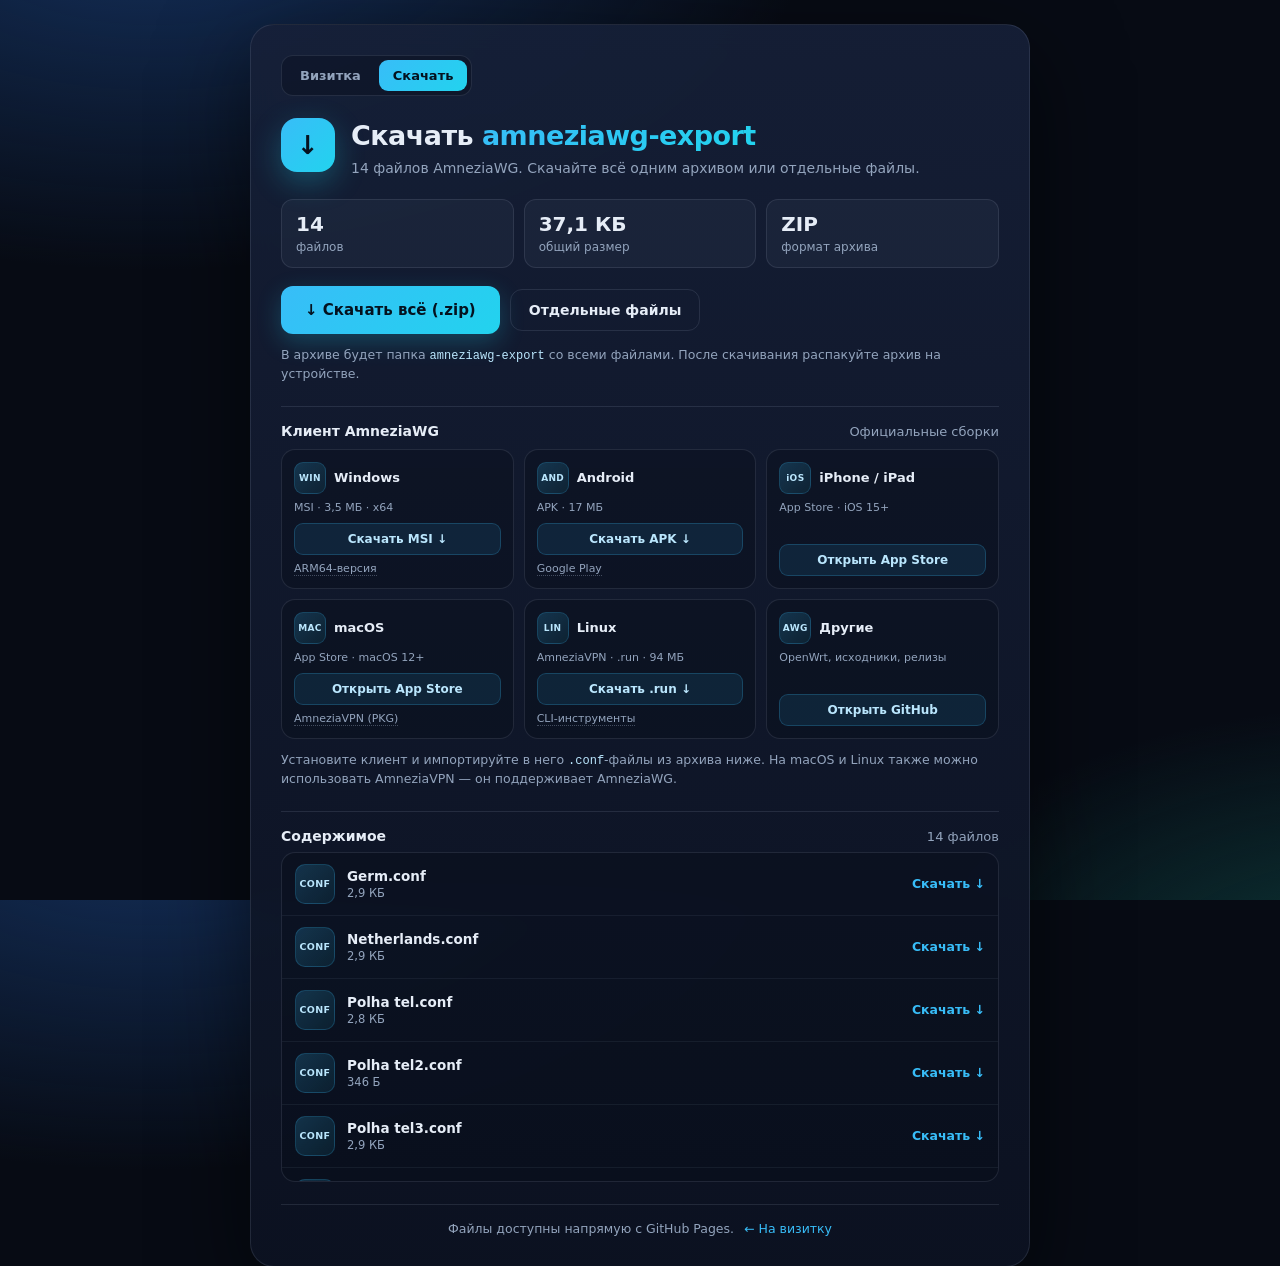
==== download.html @ 909b22ba "Add files via upload" ====
<!doctype html>
<html lang="ru">
<head>
<meta charset="utf-8">
<meta name="viewport" content="width=device-width, initial-scale=1">
<meta name="color-scheme" content="dark">
<title>Скачать конфиги AmneziaWG</title>
<style>
  :root {
    --bg: #070b14;
    --line: rgba(148, 163, 184, 0.16);
    --text: #e6edf7;
    --muted: #93a4bd;
    --accent: #38bdf8;
    --accent-2: #22d3ee;
    --ok: #34d399;
    --err: #fb7185;
  }
  * { box-sizing: border-box; }
  html, body { height: 100%; }
  body {
    margin: 0;
    min-height: 100%;
    display: grid;
    grid-template-columns: minmax(0, 1fr);
    place-items: center;
    padding: 24px;
    color: var(--text);
    font-family: "Segoe UI", system-ui, -apple-system, "Helvetica Neue", Arial, sans-serif;
    background:
      radial-gradient(1100px 600px at 12% -10%, #14305c 0%, transparent 60%),
      radial-gradient(900px 520px at 108% 112%, #0d3b3b 0%, transparent 58%),
      var(--bg);
  }
  .card {
    width: 100%;
    max-width: 780px;
    padding: 30px;
    border: 1px solid var(--line);
    border-radius: 24px;
    background: linear-gradient(180deg, rgba(22, 32, 56, 0.92), rgba(12, 18, 33, 0.95));
    box-shadow: 0 30px 90px rgba(0, 0, 0, 0.55);
    backdrop-filter: blur(14px);
    animation: rise .45s ease both;
  }
  @keyframes rise {
    from { opacity: 0; transform: translateY(14px); }
    to { opacity: 1; transform: translateY(0); }
  }

  .tabs {
    display: flex;
    gap: 4px;
    width: fit-content;
    margin-bottom: 22px;
    padding: 4px;
    border: 1px solid var(--line);
    border-radius: 12px;
    background: rgba(8, 13, 25, 0.35);
  }
  .tabs a {
    padding: 8px 14px;
    border-radius: 9px;
    color: var(--muted);
    font-size: 13px;
    font-weight: 600;
    text-decoration: none;
    transition: color .15s, background .15s;
  }
  .tabs a:hover:not(.active) { color: var(--text); background: rgba(148, 163, 184, 0.08); }
  .tabs a.active {
    color: #04121f;
    background: linear-gradient(135deg, var(--accent), var(--accent-2));
  }

  header { display: flex; gap: 16px; align-items: flex-start; }
  .logo {
    flex: none;
    width: 54px; height: 54px;
    display: grid; place-items: center;
    border-radius: 16px;
    font-size: 26px;
    font-weight: 800;
    color: #06121f;
    background: linear-gradient(135deg, var(--accent), var(--accent-2));
    box-shadow: 0 10px 30px rgba(34, 211, 238, 0.28);
  }
  h1 {
    margin: 2px 0 6px;
    font-size: clamp(20px, 3.6vw, 27px);
    line-height: 1.2;
    letter-spacing: -0.02em;
  }
  h1 span {
    background: linear-gradient(135deg, var(--accent), var(--accent-2));
    -webkit-background-clip: text;
    background-clip: text;
    color: transparent;
    word-break: break-all;
  }
  .sub { margin: 0; color: var(--muted); font-size: 14px; line-height: 1.5; }

  .summary {
    display: grid;
    grid-template-columns: repeat(3, minmax(0, 1fr));
    gap: 10px;
    margin: 20px 0 18px;
  }
  .stat {
    padding: 12px 14px;
    border: 1px solid var(--line);
    border-radius: 12px;
    background: rgba(148, 163, 184, 0.06);
  }
  .stat b {
    display: block;
    font-size: 20px;
    line-height: 1.2;
    font-variant-numeric: tabular-nums;
  }
  .stat span { font-size: 12px; color: var(--muted); }
  code {
    font-family: ui-monospace, "Cascadia Mono", Consolas, monospace;
    font-size: 12.5px;
    color: #bae6fd;
    overflow-wrap: anywhere;
  }

  .hero {
    display: flex;
    flex-wrap: wrap;
    gap: 10px;
    align-items: center;
  }
  .btn {
    display: inline-flex;
    align-items: center;
    justify-content: center;
    gap: 8px;
    border: 0;
    border-radius: 12px;
    padding: 12px 18px;
    font: inherit;
    font-size: 14px;
    font-weight: 650;
    text-decoration: none;
    cursor: pointer;
    transition: filter .15s, transform .15s, background .15s, opacity .15s;
  }
  .btn.primary {
    color: #04121f;
    background: linear-gradient(135deg, var(--accent), var(--accent-2));
    box-shadow: 0 8px 24px rgba(34, 211, 238, 0.24);
  }
  .btn.primary:hover:not(.disabled) { filter: brightness(1.08); transform: translateY(-1px); }
  .btn.primary.disabled { opacity: .45; cursor: not-allowed; box-shadow: none; }
  .btn.ghost {
    color: var(--text);
    background: transparent;
    border: 1px solid var(--line);
  }
  .btn.ghost:hover:not(:disabled) { background: rgba(148, 163, 184, 0.09); }
  .btn.ghost:disabled { opacity: .5; cursor: default; }
  .btn.big { padding: 15px 24px; font-size: 15px; }

  .hint {
    margin: 12px 0 0;
    color: var(--muted);
    font-size: 12.5px;
    line-height: 1.5;
  }
  .hint code { font-size: 12px; }

  .clients {
    margin-top: 22px;
    padding-top: 16px;
    border-top: 1px solid var(--line);
  }
  .clients-head {
    display: flex;
    align-items: baseline;
    justify-content: space-between;
    gap: 12px;
    font-size: 13px;
    color: var(--muted);
  }
  .clients-head b { color: var(--text); font-size: 14px; }
  .platforms {
    display: grid;
    grid-template-columns: repeat(3, minmax(0, 1fr));
    gap: 10px;
    margin-top: 10px;
  }
  .platform {
    display: flex;
    flex-direction: column;
    gap: 7px;
    min-width: 0;
    padding: 12px;
    border: 1px solid var(--line);
    border-radius: 14px;
    background: rgba(8, 13, 25, 0.35);
  }
  .p-top { display: flex; align-items: center; gap: 8px; min-width: 0; }
  .p-icon {
    flex: none;
    width: 32px; height: 32px;
    display: grid; place-items: center;
    border-radius: 9px;
    font-size: 9px;
    font-weight: 800;
    letter-spacing: .04em;
    color: #bae6fd;
    background: linear-gradient(135deg, rgba(56,189,248,.2), rgba(34,211,238,.08));
    border: 1px solid rgba(56, 189, 248, 0.2);
  }
  .p-name { font-size: 13px; font-weight: 650; line-height: 1.25; overflow-wrap: anywhere; }
  .p-meta { font-size: 11px; line-height: 1.35; color: var(--muted); }
  .p-btn {
    margin-top: auto;
    display: inline-flex;
    align-items: center;
    justify-content: center;
    padding: 8px 10px;
    border-radius: 9px;
    border: 1px solid rgba(56, 189, 248, 0.22);
    background: rgba(56, 189, 248, 0.1);
    color: #bae6fd;
    font-size: 12px;
    font-weight: 650;
    text-decoration: none;
    transition: background .15s, border-color .15s;
  }
  .p-btn:hover { background: rgba(56, 189, 248, 0.18); border-color: rgba(56, 189, 248, 0.38); }
  .p-alt {
    align-self: flex-start;
    font-size: 11px;
    color: var(--muted);
    text-decoration: none;
    border-bottom: 1px dotted rgba(148, 163, 184, 0.4);
  }
  .p-alt:hover { color: var(--accent); border-bottom-color: currentColor; }

  .files {
    margin-top: 22px;
    padding-top: 16px;
    border-top: 1px solid var(--line);
    scroll-margin-top: 20px;
  }
  .files-head {
    display: flex;
    align-items: baseline;
    justify-content: space-between;
    gap: 12px;
    font-size: 13px;
    color: var(--muted);
  }
  .files-head b { color: var(--text); font-size: 14px; }
  .list {
    margin-top: 8px;
    max-height: 330px;
    overflow: auto;
    border: 1px solid var(--line);
    border-radius: 14px;
    background: rgba(8, 13, 25, 0.35);
    scrollbar-width: thin;
    scrollbar-color: rgba(148,163,184,.35) transparent;
  }
  .list::-webkit-scrollbar { width: 8px; }
  .list::-webkit-scrollbar-thumb { background: rgba(148,163,184,.3); border-radius: 99px; }
  .file {
    display: flex;
    align-items: center;
    gap: 12px;
    padding: 11px 13px;
    color: inherit;
    text-decoration: none;
    border-bottom: 1px solid rgba(148, 163, 184, 0.09);
    transition: background .15s;
  }
  .file:last-child { border-bottom: 0; }
  .file:hover { background: rgba(56, 189, 248, 0.07); }
  .ext {
    flex: none;
    width: 40px; height: 40px;
    display: grid; place-items: center;
    border-radius: 10px;
    font-size: 9.5px;
    font-weight: 800;
    letter-spacing: .04em;
    color: #bae6fd;
    background: linear-gradient(135deg, rgba(56,189,248,.2), rgba(34,211,238,.08));
    border: 1px solid rgba(56, 189, 248, 0.2);
  }
  .meta { min-width: 0; flex: 1; }
  .name {
    font-size: 13.5px;
    font-weight: 600;
    line-height: 1.35;
    overflow-wrap: anywhere;
  }
  .sub2 { margin-top: 1px; font-size: 11.5px; color: var(--muted); }
  .dl {
    flex: none;
    font-size: 12.5px;
    font-weight: 650;
    color: var(--accent);
    white-space: nowrap;
  }

  footer {
    display: flex;
    flex-wrap: wrap;
    gap: 6px 10px;
    align-items: center;
    justify-content: center;
    margin-top: 22px;
    padding-top: 16px;
    border-top: 1px solid var(--line);
    font-size: 12.5px;
    color: var(--muted);
    text-align: center;
  }
  footer a { color: var(--accent); text-decoration: none; }
  footer a:hover { text-decoration: underline; }

  @media (max-width: 560px) {
    body { padding: 12px; align-items: start; }
    .card { padding: 20px 16px; border-radius: 20px; margin: 8px 0; }
    .logo { width: 46px; height: 46px; font-size: 22px; border-radius: 14px; }
    .summary { grid-template-columns: repeat(2, minmax(0, 1fr)); }
    .stat:nth-child(3) { grid-column: 1 / -1; }
    .hero { flex-direction: column; align-items: stretch; }
    .hero .btn { width: 100%; }
    .platforms { grid-template-columns: repeat(2, minmax(0, 1fr)); }
    .dl { font-size: 12px; }
    .list { max-height: none; }
    .tabs { width: 100%; }
    .tabs a { flex: 1; text-align: center; }
  }

  @media (max-width: 380px) {
    .platforms { grid-template-columns: 1fr; }
  }
</style>
</head>
<body>
<main class="card">
  <nav class="tabs" aria-label="Разделы сайта">
    <a href="index.html">Визитка</a>
    <a href="download.html" class="active" aria-current="page">Скачать</a>
  </nav>

  <header>
    <div class="logo" aria-hidden="true">↓</div>
    <div>
      <h1>Скачать <span>amneziawg-export</span></h1>
      <p class="sub">14 файлов AmneziaWG. Скачайте всё одним архивом или отдельные файлы.</p>
    </div>
  </header>

  <div class="summary">
    <div class="stat"><b>14</b><span>файлов</span></div>
    <div class="stat"><b>37,1 КБ</b><span>общий размер</span></div>
    <div class="stat"><b>ZIP</b><span>формат архива</span></div>
  </div>

  <div class="hero">
    <a class="btn primary big" href="amneziawg-export.zip" download>↓ Скачать всё (.zip)</a>
    <a class="btn ghost" href="#files">Отдельные файлы</a>
  </div>
  <p class="hint">В архиве будет папка <code>amneziawg-export</code> со всеми файлами. После скачивания распакуйте архив на устройстве.</p>

  <section class="clients">
    <div class="clients-head">
      <b>Клиент AmneziaWG</b>
      <span>Официальные сборки</span>
    </div>
    <div class="platforms">
      <div class="platform">
        <div class="p-top"><span class="p-icon">WIN</span><span class="p-name">Windows</span></div>
        <div class="p-meta">MSI · 3,5 МБ · x64</div>
        <a class="p-btn" href="https://github.com/amnezia-vpn/amneziawg-windows-client/releases/download/3.1.0/amneziawg-amd64-3.1.0.msi" target="_blank" rel="noopener">Скачать MSI ↓</a>
        <a class="p-alt" href="https://github.com/amnezia-vpn/amneziawg-windows-client/releases/download/3.1.0/amneziawg-arm64-3.1.0.msi" target="_blank" rel="noopener">ARM64-версия</a>
      </div>

      <div class="platform">
        <div class="p-top"><span class="p-icon">AND</span><span class="p-name">Android</span></div>
        <div class="p-meta">APK · 17 МБ</div>
        <a class="p-btn" href="https://github.com/amnezia-vpn/amneziawg-android/releases/download/v3.1.20260814/AmneziaWG-3.1.202060814.apk" target="_blank" rel="noopener">Скачать APK ↓</a>
        <a class="p-alt" href="https://play.google.com/store/apps/details?id=org.amnezia.awg" target="_blank" rel="noopener">Google Play</a>
      </div>

      <div class="platform">
        <div class="p-top"><span class="p-icon">iOS</span><span class="p-name">iPhone / iPad</span></div>
        <div class="p-meta">App Store · iOS 15+</div>
        <a class="p-btn" href="https://apps.apple.com/app/id6478942365" target="_blank" rel="noopener">Открыть App Store</a>
      </div>

      <div class="platform">
        <div class="p-top"><span class="p-icon">MAC</span><span class="p-name">macOS</span></div>
        <div class="p-meta">App Store · macOS 12+</div>
        <a class="p-btn" href="https://apps.apple.com/app/id6478942365" target="_blank" rel="noopener">Открыть App Store</a>
        <a class="p-alt" href="https://github.com/amnezia-vpn/amnezia-client/releases/download/5.1.1.10/AmneziaVPN_5.1.1.10_macos_x64.pkg" target="_blank" rel="noopener">AmneziaVPN (PKG)</a>
      </div>

      <div class="platform">
        <div class="p-top"><span class="p-icon">LIN</span><span class="p-name">Linux</span></div>
        <div class="p-meta">AmneziaVPN · .run · 94 МБ</div>
        <a class="p-btn" href="https://github.com/amnezia-vpn/amnezia-client/releases/download/5.1.1.10/AmneziaVPN_5.1.1.10_linux_x64.run" target="_blank" rel="noopener">Скачать .run ↓</a>
        <a class="p-alt" href="https://github.com/amnezia-vpn/amneziawg-tools/releases/latest" target="_blank" rel="noopener">CLI-инструменты</a>
      </div>

      <div class="platform">
        <div class="p-top"><span class="p-icon">AWG</span><span class="p-name">Другие</span></div>
        <div class="p-meta">OpenWrt, исходники, релизы</div>
        <a class="p-btn" href="https://github.com/amnezia-vpn" target="_blank" rel="noopener">Открыть GitHub</a>
      </div>
    </div>
    <p class="hint">Установите клиент и импортируйте в него <code>.conf</code>-файлы из архива ниже. На macOS и Linux также можно использовать AmneziaVPN — он поддерживает AmneziaWG.</p>
  </section>

  <section class="files" id="files">
    <div class="files-head">
      <b>Содержимое</b>
      <span>14 файлов</span>
    </div>
    <div class="list">
      <a class="file" href="files/Germ.conf" download>
        <div class="ext">CONF</div>
        <div class="meta">
          <div class="name">Germ.conf</div>
          <div class="sub2">2,9 КБ</div>
        </div>
        <div class="dl">Скачать ↓</div>
      </a>
      <a class="file" href="files/Netherlands.conf" download>
        <div class="ext">CONF</div>
        <div class="meta">
          <div class="name">Netherlands.conf</div>
          <div class="sub2">2,9 КБ</div>
        </div>
        <div class="dl">Скачать ↓</div>
      </a>
      <a class="file" href="files/Polha%20tel.conf" download>
        <div class="ext">CONF</div>
        <div class="meta">
          <div class="name">Polha tel.conf</div>
          <div class="sub2">2,8 КБ</div>
        </div>
        <div class="dl">Скачать ↓</div>
      </a>
      <a class="file" href="files/Polha%20tel2.conf" download>
        <div class="ext">CONF</div>
        <div class="meta">
          <div class="name">Polha tel2.conf</div>
          <div class="sub2">346 Б</div>
        </div>
        <div class="dl">Скачать ↓</div>
      </a>
      <a class="file" href="files/Polha%20tel3.conf" download>
        <div class="ext">CONF</div>
        <div class="meta">
          <div class="name">Polha tel3.conf</div>
          <div class="sub2">2,9 КБ</div>
        </div>
        <div class="dl">Скачать ↓</div>
      </a>
      <a class="file" href="files/Polha%20tel4.conf" download>
        <div class="ext">CONF</div>
        <div class="meta">
          <div class="name">Polha tel4.conf</div>
          <div class="sub2">3,1 КБ</div>
        </div>
        <div class="dl">Скачать ↓</div>
      </a>
      <a class="file" href="files/Polha.conf" download>
        <div class="ext">CONF</div>
        <div class="meta">
          <div class="name">Polha.conf</div>
          <div class="sub2">2,8 КБ</div>
        </div>
        <div class="dl">Скачать ↓</div>
      </a>
      <a class="file" href="files/Proton1.conf" download>
        <div class="ext">CONF</div>
        <div class="meta">
          <div class="name">Proton1.conf</div>
          <div class="sub2">2,8 КБ</div>
        </div>
        <div class="dl">Скачать ↓</div>
      </a>
      <a class="file" href="files/Proton2.conf" download>
        <div class="ext">CONF</div>
        <div class="meta">
          <div class="name">Proton2.conf</div>
          <div class="sub2">2,8 КБ</div>
        </div>
        <div class="dl">Скачать ↓</div>
      </a>
      <a class="file" href="files/Proton3.conf" download>
        <div class="ext">CONF</div>
        <div class="meta">
          <div class="name">Proton3.conf</div>
          <div class="sub2">2,8 КБ</div>
        </div>
        <div class="dl">Скачать ↓</div>
      </a>
      <a class="file" href="files/Telegram%20YouTube.conf" download>
        <div class="ext">CONF</div>
        <div class="meta">
          <div class="name">Telegram YouTube.conf</div>
          <div class="sub2">2,9 КБ</div>
        </div>
        <div class="dl">Скачать ↓</div>
      </a>
      <a class="file" href="files/Telegram%20YouTube2.conf" download>
        <div class="ext">CONF</div>
        <div class="meta">
          <div class="name">Telegram YouTube2.conf</div>
          <div class="sub2">2,7 КБ</div>
        </div>
        <div class="dl">Скачать ↓</div>
      </a>
      <a class="file" href="files/Telegram%20YouTube3.conf" download>
        <div class="ext">CONF</div>
        <div class="meta">
          <div class="name">Telegram YouTube3.conf</div>
          <div class="sub2">2,7 КБ</div>
        </div>
        <div class="dl">Скачать ↓</div>
      </a>
      <a class="file" href="files/Telegram%20YouTube4.conf" download>
        <div class="ext">CONF</div>
        <div class="meta">
          <div class="name">Telegram YouTube4.conf</div>
          <div class="sub2">2,8 КБ</div>
        </div>
        <div class="dl">Скачать ↓</div>
      </a>
    </div>
  </section>

  <footer>
    <span>Файлы доступны напрямую с GitHub Pages.</span>
    <a href="index.html">← На визитку</a>
  </footer>
</main>
</body>
</html>
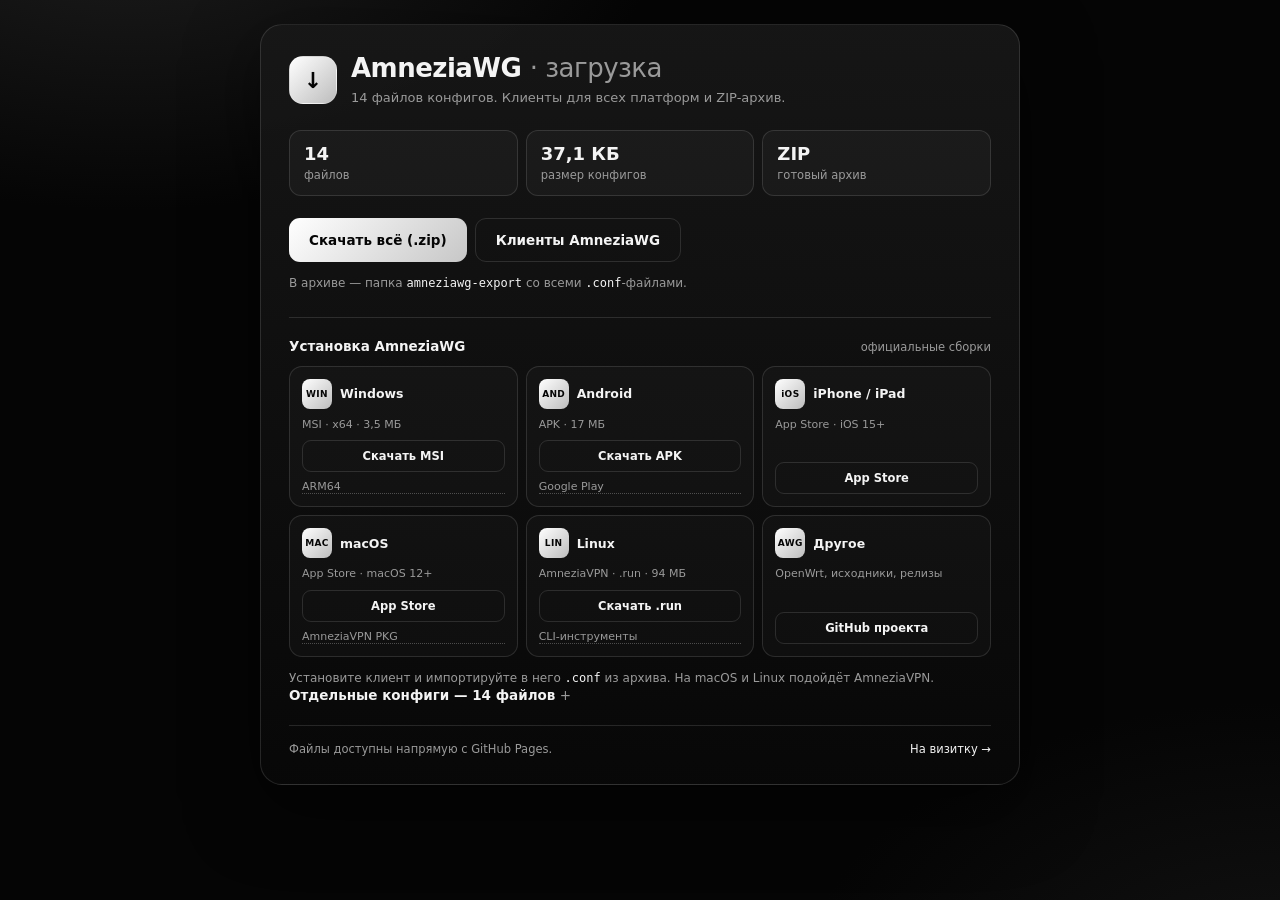
==== commit b41ab1e3: "Add files via upload" ====
--- a/download.html
+++ b/download.html
@@ -4,428 +4,296 @@
 <meta charset="utf-8">
 <meta name="viewport" content="width=device-width, initial-scale=1">
 <meta name="color-scheme" content="dark">
-<title>Скачать конфиги AmneziaWG</title>
+<title>AmneziaWG — скачать</title>
 <style>
   :root {
-    --bg: #070b14;
-    --line: rgba(148, 163, 184, 0.16);
-    --text: #e6edf7;
-    --muted: #93a4bd;
-    --accent: #38bdf8;
-    --accent-2: #22d3ee;
-    --ok: #34d399;
-    --err: #fb7185;
+    --bg: #050505;
+    --line: rgba(255, 255, 255, 0.12);
+    --text: #f4f4f4;
+    --muted: #9a9a9a;
+    --white: #ffffff;
   }
   * { box-sizing: border-box; }
-  html, body { height: 100%; }
+  html, body { min-height: 100%; }
   body {
     margin: 0;
-    min-height: 100%;
-    display: grid;
-    grid-template-columns: minmax(0, 1fr);
-    place-items: center;
-    padding: 24px;
+    padding: 24px 18px 40px;
     color: var(--text);
     font-family: "Segoe UI", system-ui, -apple-system, "Helvetica Neue", Arial, sans-serif;
     background:
-      radial-gradient(1100px 600px at 12% -10%, #14305c 0%, transparent 60%),
-      radial-gradient(900px 520px at 108% 112%, #0d3b3b 0%, transparent 58%),
+      radial-gradient(900px 500px at 10% -10%, #1d1d1d 0%, transparent 60%),
+      radial-gradient(800px 480px at 100% 110%, #121212 0%, transparent 60%),
       var(--bg);
-  }
+    -webkit-font-smoothing: antialiased;
+  }
+  .wrap { width: 100%; max-width: 760px; margin: 0 auto; }
+
   .card {
-    width: 100%;
-    max-width: 780px;
-    padding: 30px;
-    border: 1px solid var(--line);
-    border-radius: 24px;
-    background: linear-gradient(180deg, rgba(22, 32, 56, 0.92), rgba(12, 18, 33, 0.95));
-    box-shadow: 0 30px 90px rgba(0, 0, 0, 0.55);
-    backdrop-filter: blur(14px);
-    animation: rise .45s ease both;
-  }
-  @keyframes rise {
-    from { opacity: 0; transform: translateY(14px); }
-    to { opacity: 1; transform: translateY(0); }
-  }
-
-  .tabs {
-    display: flex;
-    gap: 4px;
-    width: fit-content;
-    margin-bottom: 22px;
-    padding: 4px;
-    border: 1px solid var(--line);
-    border-radius: 12px;
-    background: rgba(8, 13, 25, 0.35);
-  }
-  .tabs a {
-    padding: 8px 14px;
-    border-radius: 9px;
-    color: var(--muted);
-    font-size: 13px;
-    font-weight: 600;
-    text-decoration: none;
-    transition: color .15s, background .15s;
-  }
-  .tabs a:hover:not(.active) { color: var(--text); background: rgba(148, 163, 184, 0.08); }
-  .tabs a.active {
-    color: #04121f;
-    background: linear-gradient(135deg, var(--accent), var(--accent-2));
-  }
-
-  header { display: flex; gap: 16px; align-items: flex-start; }
+    padding: 28px;
+    border: 1px solid var(--line);
+    border-radius: 22px;
+    background: linear-gradient(180deg, rgba(24, 24, 24, 0.9), rgba(8, 8, 8, 0.94));
+    box-shadow: 0 24px 70px rgba(0, 0, 0, 0.55);
+  }
+
+  header { display: flex; align-items: center; gap: 14px; }
   .logo {
     flex: none;
-    width: 54px; height: 54px;
+    width: 48px; height: 48px;
     display: grid; place-items: center;
-    border-radius: 16px;
-    font-size: 26px;
+    border: 1px solid var(--line);
+    border-radius: 14px;
+    color: #050505;
+    font-size: 22px;
     font-weight: 800;
-    color: #06121f;
-    background: linear-gradient(135deg, var(--accent), var(--accent-2));
-    box-shadow: 0 10px 30px rgba(34, 211, 238, 0.28);
-  }
-  h1 {
-    margin: 2px 0 6px;
-    font-size: clamp(20px, 3.6vw, 27px);
-    line-height: 1.2;
-    letter-spacing: -0.02em;
-  }
-  h1 span {
-    background: linear-gradient(135deg, var(--accent), var(--accent-2));
-    -webkit-background-clip: text;
-    background-clip: text;
-    color: transparent;
-    word-break: break-all;
-  }
-  .sub { margin: 0; color: var(--muted); font-size: 14px; line-height: 1.5; }
+    background: linear-gradient(135deg, #ffffff, #bdbdbd);
+  }
+  h1 { margin: 0; font-size: clamp(20px, 4vw, 26px); line-height: 1.2; letter-spacing: -0.02em; }
+  h1 span { color: var(--muted); font-weight: 500; }
+  .sub { margin: 4px 0 0; color: var(--muted); font-size: 13px; line-height: 1.5; }
 
   .summary {
     display: grid;
     grid-template-columns: repeat(3, minmax(0, 1fr));
-    gap: 10px;
-    margin: 20px 0 18px;
+    gap: 8px;
+    margin: 22px 0;
   }
   .stat {
     padding: 12px 14px;
     border: 1px solid var(--line);
     border-radius: 12px;
-    background: rgba(148, 163, 184, 0.06);
-  }
-  .stat b {
-    display: block;
-    font-size: 20px;
-    line-height: 1.2;
-    font-variant-numeric: tabular-nums;
-  }
-  .stat span { font-size: 12px; color: var(--muted); }
+    background: rgba(255, 255, 255, 0.03);
+  }
+  .stat b { display: block; font-size: 18px; line-height: 1.2; font-variant-numeric: tabular-nums; }
+  .stat span { font-size: 11.5px; color: var(--muted); }
+
   code {
     font-family: ui-monospace, "Cascadia Mono", Consolas, monospace;
-    font-size: 12.5px;
-    color: #bae6fd;
+    font-size: 12px;
+    color: var(--text);
     overflow-wrap: anywhere;
   }
 
-  .hero {
-    display: flex;
-    flex-wrap: wrap;
-    gap: 10px;
-    align-items: center;
-  }
+  .hero { display: flex; flex-wrap: wrap; gap: 8px; }
   .btn {
     display: inline-flex;
     align-items: center;
     justify-content: center;
     gap: 8px;
-    border: 0;
-    border-radius: 12px;
-    padding: 12px 18px;
+    min-height: 44px;
+    padding: 11px 20px;
+    border-radius: 11px;
     font: inherit;
-    font-size: 14px;
+    font-size: 13.5px;
     font-weight: 650;
     text-decoration: none;
-    cursor: pointer;
-    transition: filter .15s, transform .15s, background .15s, opacity .15s;
+    transition: filter .15s, background .15s, transform .15s;
   }
   .btn.primary {
-    color: #04121f;
-    background: linear-gradient(135deg, var(--accent), var(--accent-2));
-    box-shadow: 0 8px 24px rgba(34, 211, 238, 0.24);
-  }
-  .btn.primary:hover:not(.disabled) { filter: brightness(1.08); transform: translateY(-1px); }
-  .btn.primary.disabled { opacity: .45; cursor: not-allowed; box-shadow: none; }
+    color: #050505;
+    background: linear-gradient(135deg, #ffffff, #c7c7c7);
+  }
+  .btn.primary:hover { filter: brightness(1.06); transform: translateY(-1px); }
   .btn.ghost {
     color: var(--text);
+    border: 1px solid var(--line);
     background: transparent;
-    border: 1px solid var(--line);
-  }
-  .btn.ghost:hover:not(:disabled) { background: rgba(148, 163, 184, 0.09); }
-  .btn.ghost:disabled { opacity: .5; cursor: default; }
-  .btn.big { padding: 15px 24px; font-size: 15px; }
-
-  .hint {
-    margin: 12px 0 0;
-    color: var(--muted);
-    font-size: 12.5px;
-    line-height: 1.5;
-  }
-  .hint code { font-size: 12px; }
-
-  .clients {
-    margin-top: 22px;
-    padding-top: 16px;
-    border-top: 1px solid var(--line);
-  }
-  .clients-head {
+  }
+  .btn.ghost:hover { background: rgba(255, 255, 255, 0.06); }
+
+  .hint { margin: 12px 0 0; color: var(--muted); font-size: 12px; line-height: 1.55; }
+
+  section { margin-top: 24px; padding-top: 20px; border-top: 1px solid var(--line); }
+  .sec-head {
     display: flex;
     align-items: baseline;
     justify-content: space-between;
-    gap: 12px;
-    font-size: 13px;
-    color: var(--muted);
-  }
-  .clients-head b { color: var(--text); font-size: 14px; }
-  .platforms {
-    display: grid;
-    grid-template-columns: repeat(3, minmax(0, 1fr));
     gap: 10px;
-    margin-top: 10px;
-  }
+    margin-bottom: 12px;
+  }
+  .sec-head b { font-size: 13.5px; font-weight: 650; }
+  .sec-head span { font-size: 11.5px; color: var(--muted); }
+
+  .platforms { display: grid; grid-template-columns: repeat(3, minmax(0, 1fr)); gap: 8px; }
   .platform {
     display: flex;
     flex-direction: column;
-    gap: 7px;
+    gap: 8px;
     min-width: 0;
     padding: 12px;
     border: 1px solid var(--line);
-    border-radius: 14px;
-    background: rgba(8, 13, 25, 0.35);
+    border-radius: 13px;
+    background: rgba(255, 255, 255, 0.025);
   }
   .p-top { display: flex; align-items: center; gap: 8px; min-width: 0; }
   .p-icon {
     flex: none;
-    width: 32px; height: 32px;
+    width: 30px; height: 30px;
     display: grid; place-items: center;
-    border-radius: 9px;
+    border-radius: 8px;
+    color: #050505;
     font-size: 9px;
     font-weight: 800;
     letter-spacing: .04em;
-    color: #bae6fd;
-    background: linear-gradient(135deg, rgba(56,189,248,.2), rgba(34,211,238,.08));
-    border: 1px solid rgba(56, 189, 248, 0.2);
-  }
-  .p-name { font-size: 13px; font-weight: 650; line-height: 1.25; overflow-wrap: anywhere; }
-  .p-meta { font-size: 11px; line-height: 1.35; color: var(--muted); }
+    background: linear-gradient(135deg, #ffffff, #bdbdbd);
+  }
+  .p-name { font-size: 12.5px; font-weight: 650; overflow-wrap: anywhere; }
+  .p-meta { font-size: 11px; color: var(--muted); line-height: 1.4; }
   .p-btn {
     margin-top: auto;
     display: inline-flex;
     align-items: center;
     justify-content: center;
     padding: 8px 10px;
+    border: 1px solid var(--line);
     border-radius: 9px;
-    border: 1px solid rgba(56, 189, 248, 0.22);
-    background: rgba(56, 189, 248, 0.1);
-    color: #bae6fd;
-    font-size: 12px;
+    color: var(--text);
+    font-size: 11.5px;
     font-weight: 650;
     text-decoration: none;
-    transition: background .15s, border-color .15s;
-  }
-  .p-btn:hover { background: rgba(56, 189, 248, 0.18); border-color: rgba(56, 189, 248, 0.38); }
-  .p-alt {
-    align-self: flex-start;
-    font-size: 11px;
+    text-align: center;
+  }
+  .p-btn:hover { background: rgba(255, 255, 255, 0.08); }
+  .p-alt { font-size: 11px; color: var(--muted); text-decoration: none; border-bottom: 1px dotted rgba(255,255,255,.25); }
+  .p-alt:hover { color: var(--text); }
+
+  details.files summary {
+    cursor: pointer;
+    list-style: none;
+    font-size: 13.5px;
+    font-weight: 650;
+  }
+  details.files summary::-webkit-details-marker { display: none; }
+  details.files summary::after { content: " +"; color: var(--muted); font-weight: 400; }
+  details.files[open] summary::after { content: " −"; }
+  .list {
+    margin-top: 10px;
+    border: 1px solid var(--line);
+    border-radius: 13px;
+    overflow: hidden;
+  }
+  .file {
+    display: flex;
+    align-items: center;
+    gap: 10px;
+    padding: 10px 12px;
+    color: inherit;
+    text-decoration: none;
+    border-bottom: 1px solid rgba(255, 255, 255, 0.07);
+  }
+  .file:last-child { border-bottom: 0; }
+  .file:hover { background: rgba(255, 255, 255, 0.05); }
+  .ext {
+    flex: none;
+    width: 34px; height: 34px;
+    display: grid; place-items: center;
+    border: 1px solid var(--line);
+    border-radius: 8px;
+    font-size: 8.5px;
+    font-weight: 800;
     color: var(--muted);
-    text-decoration: none;
-    border-bottom: 1px dotted rgba(148, 163, 184, 0.4);
-  }
-  .p-alt:hover { color: var(--accent); border-bottom-color: currentColor; }
-
-  .files {
+  }
+  .meta { flex: 1; min-width: 0; }
+  .name { font-size: 12.5px; font-weight: 600; overflow-wrap: anywhere; }
+  .sub2 { margin-top: 1px; font-size: 10.5px; color: var(--muted); }
+  .dl { flex: none; font-size: 11.5px; color: var(--muted); white-space: nowrap; }
+
+  footer {
+    display: flex;
+    flex-wrap: wrap;
+    gap: 6px 12px;
+    justify-content: space-between;
     margin-top: 22px;
     padding-top: 16px;
     border-top: 1px solid var(--line);
-    scroll-margin-top: 20px;
-  }
-  .files-head {
-    display: flex;
-    align-items: baseline;
-    justify-content: space-between;
-    gap: 12px;
-    font-size: 13px;
+    font-size: 11.5px;
     color: var(--muted);
   }
-  .files-head b { color: var(--text); font-size: 14px; }
-  .list {
-    margin-top: 8px;
-    max-height: 330px;
-    overflow: auto;
-    border: 1px solid var(--line);
-    border-radius: 14px;
-    background: rgba(8, 13, 25, 0.35);
-    scrollbar-width: thin;
-    scrollbar-color: rgba(148,163,184,.35) transparent;
-  }
-  .list::-webkit-scrollbar { width: 8px; }
-  .list::-webkit-scrollbar-thumb { background: rgba(148,163,184,.3); border-radius: 99px; }
-  .file {
-    display: flex;
-    align-items: center;
-    gap: 12px;
-    padding: 11px 13px;
-    color: inherit;
-    text-decoration: none;
-    border-bottom: 1px solid rgba(148, 163, 184, 0.09);
-    transition: background .15s;
-  }
-  .file:last-child { border-bottom: 0; }
-  .file:hover { background: rgba(56, 189, 248, 0.07); }
-  .ext {
-    flex: none;
-    width: 40px; height: 40px;
-    display: grid; place-items: center;
-    border-radius: 10px;
-    font-size: 9.5px;
-    font-weight: 800;
-    letter-spacing: .04em;
-    color: #bae6fd;
-    background: linear-gradient(135deg, rgba(56,189,248,.2), rgba(34,211,238,.08));
-    border: 1px solid rgba(56, 189, 248, 0.2);
-  }
-  .meta { min-width: 0; flex: 1; }
-  .name {
-    font-size: 13.5px;
-    font-weight: 600;
-    line-height: 1.35;
-    overflow-wrap: anywhere;
-  }
-  .sub2 { margin-top: 1px; font-size: 11.5px; color: var(--muted); }
-  .dl {
-    flex: none;
-    font-size: 12.5px;
-    font-weight: 650;
-    color: var(--accent);
-    white-space: nowrap;
-  }
-
-  footer {
-    display: flex;
-    flex-wrap: wrap;
-    gap: 6px 10px;
-    align-items: center;
-    justify-content: center;
-    margin-top: 22px;
-    padding-top: 16px;
-    border-top: 1px solid var(--line);
-    font-size: 12.5px;
-    color: var(--muted);
-    text-align: center;
-  }
-  footer a { color: var(--accent); text-decoration: none; }
+  footer a { color: var(--text); text-decoration: none; }
   footer a:hover { text-decoration: underline; }
 
   @media (max-width: 560px) {
-    body { padding: 12px; align-items: start; }
-    .card { padding: 20px 16px; border-radius: 20px; margin: 8px 0; }
-    .logo { width: 46px; height: 46px; font-size: 22px; border-radius: 14px; }
+    body { padding: 14px 12px 28px; }
+    .card { padding: 20px 16px; border-radius: 18px; }
     .summary { grid-template-columns: repeat(2, minmax(0, 1fr)); }
     .stat:nth-child(3) { grid-column: 1 / -1; }
-    .hero { flex-direction: column; align-items: stretch; }
+    .hero { flex-direction: column; }
     .hero .btn { width: 100%; }
     .platforms { grid-template-columns: repeat(2, minmax(0, 1fr)); }
-    .dl { font-size: 12px; }
-    .list { max-height: none; }
-    .tabs { width: 100%; }
-    .tabs a { flex: 1; text-align: center; }
-  }
-
+    .dl { font-size: 10.5px; }
+  }
   @media (max-width: 380px) {
     .platforms { grid-template-columns: 1fr; }
   }
 </style>
 </head>
 <body>
-<main class="card">
-  <nav class="tabs" aria-label="Разделы сайта">
-    <a href="index.html">Визитка</a>
-    <a href="download.html" class="active" aria-current="page">Скачать</a>
-  </nav>
-
-  <header>
-    <div class="logo" aria-hidden="true">↓</div>
-    <div>
-      <h1>Скачать <span>amneziawg-export</span></h1>
-      <p class="sub">14 файлов AmneziaWG. Скачайте всё одним архивом или отдельные файлы.</p>
+<div class="wrap">
+  <main class="card">
+    <header>
+      <div class="logo" aria-hidden="true">↓</div>
+      <div>
+        <h1>AmneziaWG <span>· загрузка</span></h1>
+        <p class="sub">14 файлов конфигов. Клиенты для всех платформ и ZIP-архив.</p>
+      </div>
+    </header>
+
+    <div class="summary">
+      <div class="stat"><b>14</b><span>файлов</span></div>
+      <div class="stat"><b>37,1 КБ</b><span>размер конфигов</span></div>
+      <div class="stat"><b>ZIP</b><span>готовый архив</span></div>
     </div>
-  </header>
-
-  <div class="summary">
-    <div class="stat"><b>14</b><span>файлов</span></div>
-    <div class="stat"><b>37,1 КБ</b><span>общий размер</span></div>
-    <div class="stat"><b>ZIP</b><span>формат архива</span></div>
-  </div>
-
-  <div class="hero">
-    <a class="btn primary big" href="amneziawg-export.zip" download>↓ Скачать всё (.zip)</a>
-    <a class="btn ghost" href="#files">Отдельные файлы</a>
-  </div>
-  <p class="hint">В архиве будет папка <code>amneziawg-export</code> со всеми файлами. После скачивания распакуйте архив на устройстве.</p>
-
-  <section class="clients">
-    <div class="clients-head">
-      <b>Клиент AmneziaWG</b>
-      <span>Официальные сборки</span>
+
+    <div class="hero">
+      <a class="btn primary" href="amneziawg-export.zip" download>Скачать всё (.zip)</a>
+      <a class="btn ghost" href="#clients">Клиенты AmneziaWG</a>
     </div>
-    <div class="platforms">
-      <div class="platform">
-        <div class="p-top"><span class="p-icon">WIN</span><span class="p-name">Windows</span></div>
-        <div class="p-meta">MSI · 3,5 МБ · x64</div>
-        <a class="p-btn" href="https://github.com/amnezia-vpn/amneziawg-windows-client/releases/download/3.1.0/amneziawg-amd64-3.1.0.msi" target="_blank" rel="noopener">Скачать MSI ↓</a>
-        <a class="p-alt" href="https://github.com/amnezia-vpn/amneziawg-windows-client/releases/download/3.1.0/amneziawg-arm64-3.1.0.msi" target="_blank" rel="noopener">ARM64-версия</a>
+    <p class="hint">В архиве — папка <code>amneziawg-export</code> со всеми <code>.conf</code>-файлами.</p>
+
+    <section id="clients">
+      <div class="sec-head"><b>Установка AmneziaWG</b><span>официальные сборки</span></div>
+      <div class="platforms">
+        <div class="platform">
+          <div class="p-top"><span class="p-icon">WIN</span><span class="p-name">Windows</span></div>
+          <div class="p-meta">MSI · x64 · 3,5 МБ</div>
+          <a class="p-btn" href="https://github.com/amnezia-vpn/amneziawg-windows-client/releases/download/3.1.0/amneziawg-amd64-3.1.0.msi" target="_blank" rel="noopener">Скачать MSI</a>
+          <a class="p-alt" href="https://github.com/amnezia-vpn/amneziawg-windows-client/releases/download/3.1.0/amneziawg-arm64-3.1.0.msi" target="_blank" rel="noopener">ARM64</a>
+        </div>
+        <div class="platform">
+          <div class="p-top"><span class="p-icon">AND</span><span class="p-name">Android</span></div>
+          <div class="p-meta">APK · 17 МБ</div>
+          <a class="p-btn" href="https://github.com/amnezia-vpn/amneziawg-android/releases/download/v3.1.20260814/AmneziaWG-3.1.202060814.apk" target="_blank" rel="noopener">Скачать APK</a>
+          <a class="p-alt" href="https://play.google.com/store/apps/details?id=org.amnezia.awg" target="_blank" rel="noopener">Google Play</a>
+        </div>
+        <div class="platform">
+          <div class="p-top"><span class="p-icon">iOS</span><span class="p-name">iPhone / iPad</span></div>
+          <div class="p-meta">App Store · iOS 15+</div>
+          <a class="p-btn" href="https://apps.apple.com/app/id6478942365" target="_blank" rel="noopener">App Store</a>
+        </div>
+        <div class="platform">
+          <div class="p-top"><span class="p-icon">MAC</span><span class="p-name">macOS</span></div>
+          <div class="p-meta">App Store · macOS 12+</div>
+          <a class="p-btn" href="https://apps.apple.com/app/id6478942365" target="_blank" rel="noopener">App Store</a>
+          <a class="p-alt" href="https://github.com/amnezia-vpn/amnezia-client/releases/download/5.1.1.10/AmneziaVPN_5.1.1.10_macos_x64.pkg" target="_blank" rel="noopener">AmneziaVPN PKG</a>
+        </div>
+        <div class="platform">
+          <div class="p-top"><span class="p-icon">LIN</span><span class="p-name">Linux</span></div>
+          <div class="p-meta">AmneziaVPN · .run · 94 МБ</div>
+          <a class="p-btn" href="https://github.com/amnezia-vpn/amnezia-client/releases/download/5.1.1.10/AmneziaVPN_5.1.1.10_linux_x64.run" target="_blank" rel="noopener">Скачать .run</a>
+          <a class="p-alt" href="https://github.com/amnezia-vpn/amneziawg-tools/releases/latest" target="_blank" rel="noopener">CLI-инструменты</a>
+        </div>
+        <div class="platform">
+          <div class="p-top"><span class="p-icon">AWG</span><span class="p-name">Другое</span></div>
+          <div class="p-meta">OpenWrt, исходники, релизы</div>
+          <a class="p-btn" href="https://github.com/amnezia-vpn" target="_blank" rel="noopener">GitHub проекта</a>
+        </div>
       </div>
-
-      <div class="platform">
-        <div class="p-top"><span class="p-icon">AND</span><span class="p-name">Android</span></div>
-        <div class="p-meta">APK · 17 МБ</div>
-        <a class="p-btn" href="https://github.com/amnezia-vpn/amneziawg-android/releases/download/v3.1.20260814/AmneziaWG-3.1.202060814.apk" target="_blank" rel="noopener">Скачать APK ↓</a>
-        <a class="p-alt" href="https://play.google.com/store/apps/details?id=org.amnezia.awg" target="_blank" rel="noopener">Google Play</a>
-      </div>
-
-      <div class="platform">
-        <div class="p-top"><span class="p-icon">iOS</span><span class="p-name">iPhone / iPad</span></div>
-        <div class="p-meta">App Store · iOS 15+</div>
-        <a class="p-btn" href="https://apps.apple.com/app/id6478942365" target="_blank" rel="noopener">Открыть App Store</a>
-      </div>
-
-      <div class="platform">
-        <div class="p-top"><span class="p-icon">MAC</span><span class="p-name">macOS</span></div>
-        <div class="p-meta">App Store · macOS 12+</div>
-        <a class="p-btn" href="https://apps.apple.com/app/id6478942365" target="_blank" rel="noopener">Открыть App Store</a>
-        <a class="p-alt" href="https://github.com/amnezia-vpn/amnezia-client/releases/download/5.1.1.10/AmneziaVPN_5.1.1.10_macos_x64.pkg" target="_blank" rel="noopener">AmneziaVPN (PKG)</a>
-      </div>
-
-      <div class="platform">
-        <div class="p-top"><span class="p-icon">LIN</span><span class="p-name">Linux</span></div>
-        <div class="p-meta">AmneziaVPN · .run · 94 МБ</div>
-        <a class="p-btn" href="https://github.com/amnezia-vpn/amnezia-client/releases/download/5.1.1.10/AmneziaVPN_5.1.1.10_linux_x64.run" target="_blank" rel="noopener">Скачать .run ↓</a>
-        <a class="p-alt" href="https://github.com/amnezia-vpn/amneziawg-tools/releases/latest" target="_blank" rel="noopener">CLI-инструменты</a>
-      </div>
-
-      <div class="platform">
-        <div class="p-top"><span class="p-icon">AWG</span><span class="p-name">Другие</span></div>
-        <div class="p-meta">OpenWrt, исходники, релизы</div>
-        <a class="p-btn" href="https://github.com/amnezia-vpn" target="_blank" rel="noopener">Открыть GitHub</a>
-      </div>
-    </div>
-    <p class="hint">Установите клиент и импортируйте в него <code>.conf</code>-файлы из архива ниже. На macOS и Linux также можно использовать AmneziaVPN — он поддерживает AmneziaWG.</p>
-  </section>
-
-  <section class="files" id="files">
-    <div class="files-head">
-      <b>Содержимое</b>
-      <span>14 файлов</span>
-    </div>
-    <div class="list">
+      <p class="hint">Установите клиент и импортируйте в него <code>.conf</code> из архива. На macOS и Linux подойдёт AmneziaVPN.</p>
+    </section>
+
+    <details class="files">
+      <summary>Отдельные конфиги — 14 файлов</summary>
+      <div class="list">
       <a class="file" href="files/Germ.conf" download>
         <div class="ext">CONF</div>
         <div class="meta">
@@ -442,34 +310,34 @@
         </div>
         <div class="dl">Скачать ↓</div>
       </a>
-      <a class="file" href="files/Polha%20tel.conf" download>
-        <div class="ext">CONF</div>
-        <div class="meta">
-          <div class="name">Polha tel.conf</div>
-          <div class="sub2">2,8 КБ</div>
-        </div>
-        <div class="dl">Скачать ↓</div>
-      </a>
-      <a class="file" href="files/Polha%20tel2.conf" download>
-        <div class="ext">CONF</div>
-        <div class="meta">
-          <div class="name">Polha tel2.conf</div>
+      <a class="file" href="files/Polha_tel.conf" download>
+        <div class="ext">CONF</div>
+        <div class="meta">
+          <div class="name">Polha_tel.conf</div>
+          <div class="sub2">2,8 КБ</div>
+        </div>
+        <div class="dl">Скачать ↓</div>
+      </a>
+      <a class="file" href="files/Polha_tel2.conf" download>
+        <div class="ext">CONF</div>
+        <div class="meta">
+          <div class="name">Polha_tel2.conf</div>
           <div class="sub2">346 Б</div>
         </div>
         <div class="dl">Скачать ↓</div>
       </a>
-      <a class="file" href="files/Polha%20tel3.conf" download>
-        <div class="ext">CONF</div>
-        <div class="meta">
-          <div class="name">Polha tel3.conf</div>
+      <a class="file" href="files/Polha_tel3.conf" download>
+        <div class="ext">CONF</div>
+        <div class="meta">
+          <div class="name">Polha_tel3.conf</div>
           <div class="sub2">2,9 КБ</div>
         </div>
         <div class="dl">Скачать ↓</div>
       </a>
-      <a class="file" href="files/Polha%20tel4.conf" download>
-        <div class="ext">CONF</div>
-        <div class="meta">
-          <div class="name">Polha tel4.conf</div>
+      <a class="file" href="files/Polha_tel4.conf" download>
+        <div class="ext">CONF</div>
+        <div class="meta">
+          <div class="name">Polha_tel4.conf</div>
           <div class="sub2">3,1 КБ</div>
         </div>
         <div class="dl">Скачать ↓</div>
@@ -506,45 +374,46 @@
         </div>
         <div class="dl">Скачать ↓</div>
       </a>
-      <a class="file" href="files/Telegram%20YouTube.conf" download>
-        <div class="ext">CONF</div>
-        <div class="meta">
-          <div class="name">Telegram YouTube.conf</div>
+      <a class="file" href="files/Telegram_YouTube.conf" download>
+        <div class="ext">CONF</div>
+        <div class="meta">
+          <div class="name">Telegram_YouTube.conf</div>
           <div class="sub2">2,9 КБ</div>
         </div>
         <div class="dl">Скачать ↓</div>
       </a>
-      <a class="file" href="files/Telegram%20YouTube2.conf" download>
-        <div class="ext">CONF</div>
-        <div class="meta">
-          <div class="name">Telegram YouTube2.conf</div>
+      <a class="file" href="files/Telegram_YouTube2.conf" download>
+        <div class="ext">CONF</div>
+        <div class="meta">
+          <div class="name">Telegram_YouTube2.conf</div>
           <div class="sub2">2,7 КБ</div>
         </div>
         <div class="dl">Скачать ↓</div>
       </a>
-      <a class="file" href="files/Telegram%20YouTube3.conf" download>
-        <div class="ext">CONF</div>
-        <div class="meta">
-          <div class="name">Telegram YouTube3.conf</div>
+      <a class="file" href="files/Telegram_YouTube3.conf" download>
+        <div class="ext">CONF</div>
+        <div class="meta">
+          <div class="name">Telegram_YouTube3.conf</div>
           <div class="sub2">2,7 КБ</div>
         </div>
         <div class="dl">Скачать ↓</div>
       </a>
-      <a class="file" href="files/Telegram%20YouTube4.conf" download>
-        <div class="ext">CONF</div>
-        <div class="meta">
-          <div class="name">Telegram YouTube4.conf</div>
-          <div class="sub2">2,8 КБ</div>
-        </div>
-        <div class="dl">Скачать ↓</div>
-      </a>
-    </div>
-  </section>
-
-  <footer>
-    <span>Файлы доступны напрямую с GitHub Pages.</span>
-    <a href="index.html">← На визитку</a>
-  </footer>
-</main>
+      <a class="file" href="files/Telegram_YouTube4.conf" download>
+        <div class="ext">CONF</div>
+        <div class="meta">
+          <div class="name">Telegram_YouTube4.conf</div>
+          <div class="sub2">2,8 КБ</div>
+        </div>
+        <div class="dl">Скачать ↓</div>
+      </a>
+      </div>
+    </details>
+
+    <footer>
+      <span>Файлы доступны напрямую с GitHub Pages.</span>
+      <a href="index.html">На визитку →</a>
+    </footer>
+  </main>
+</div>
 </body>
 </html>
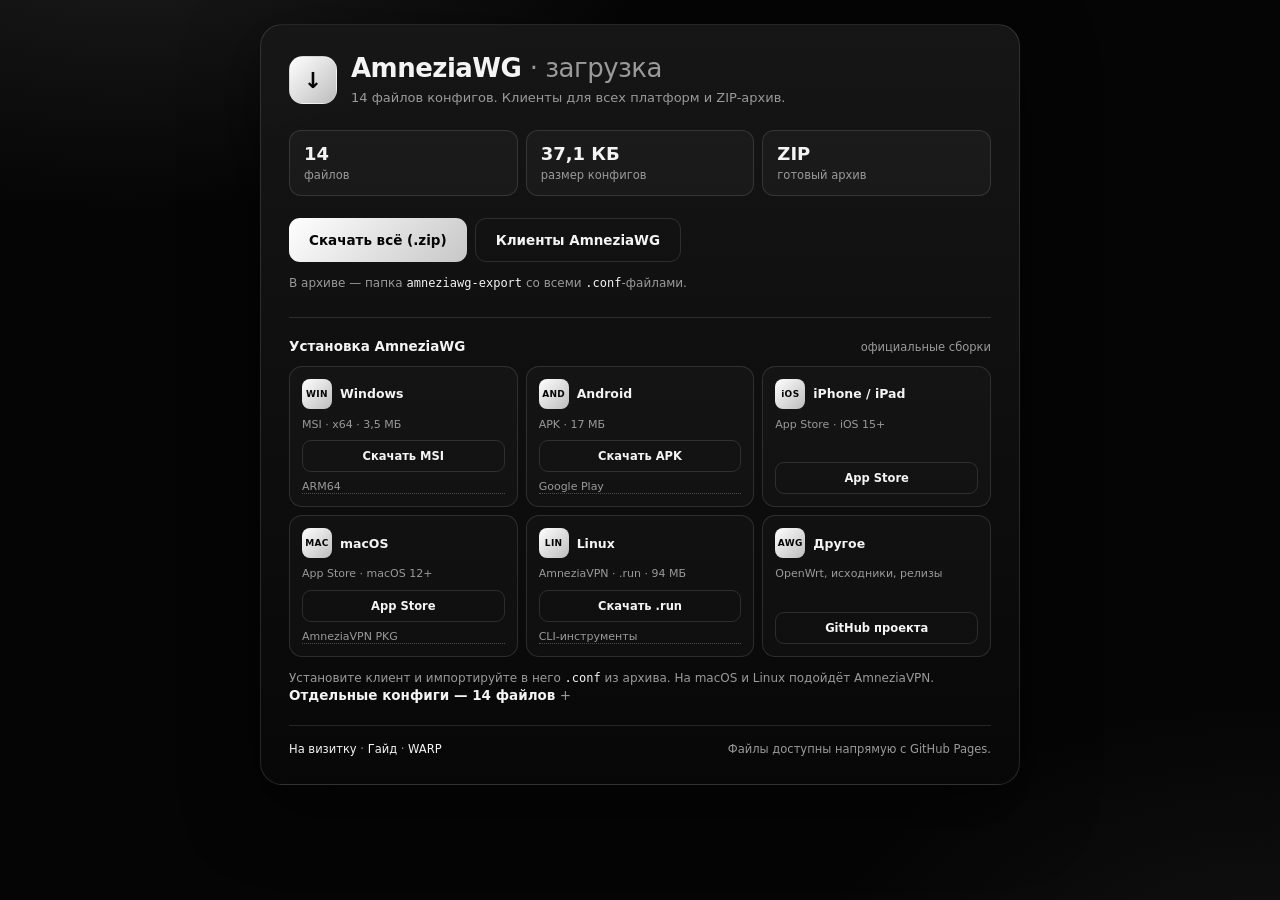
==== commit a61806db: "Add files via upload" ====
--- a/download.html
+++ b/download.html
@@ -229,6 +229,7 @@
 </head>
 <body>
 <div class="wrap">
+
   <main class="card">
     <header>
       <div class="logo" aria-hidden="true">↓</div>
@@ -410,10 +411,11 @@
     </details>
 
     <footer>
+      <span><a href="index.html">На визитку</a> · <a href="guide.html">Гайд</a> · <a href="warp.html">WARP</a></span>
       <span>Файлы доступны напрямую с GitHub Pages.</span>
-      <a href="index.html">На визитку →</a>
     </footer>
   </main>
+
 </div>
 </body>
 </html>
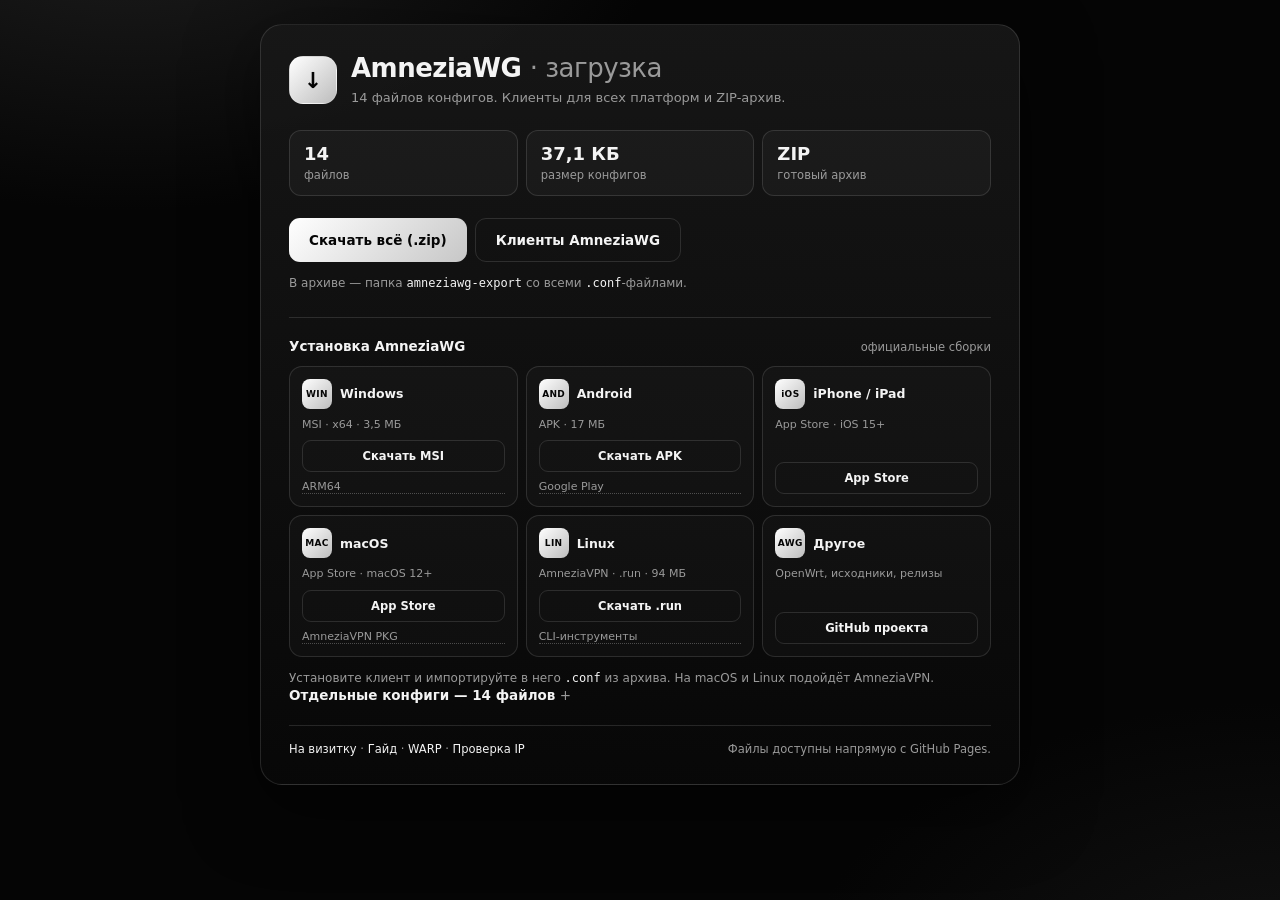
==== commit 9081ac24: "Add files via upload" ====
--- a/download.html
+++ b/download.html
@@ -411,7 +411,7 @@
     </details>
 
     <footer>
-      <span><a href="index.html">На визитку</a> · <a href="guide.html">Гайд</a> · <a href="warp.html">WARP</a></span>
+      <span><a href="index.html">На визитку</a> · <a href="guide.html">Гайд</a> · <a href="warp.html">WARP</a> · <a href="ip.html">Проверка IP</a></span>
       <span>Файлы доступны напрямую с GitHub Pages.</span>
     </footer>
   </main>
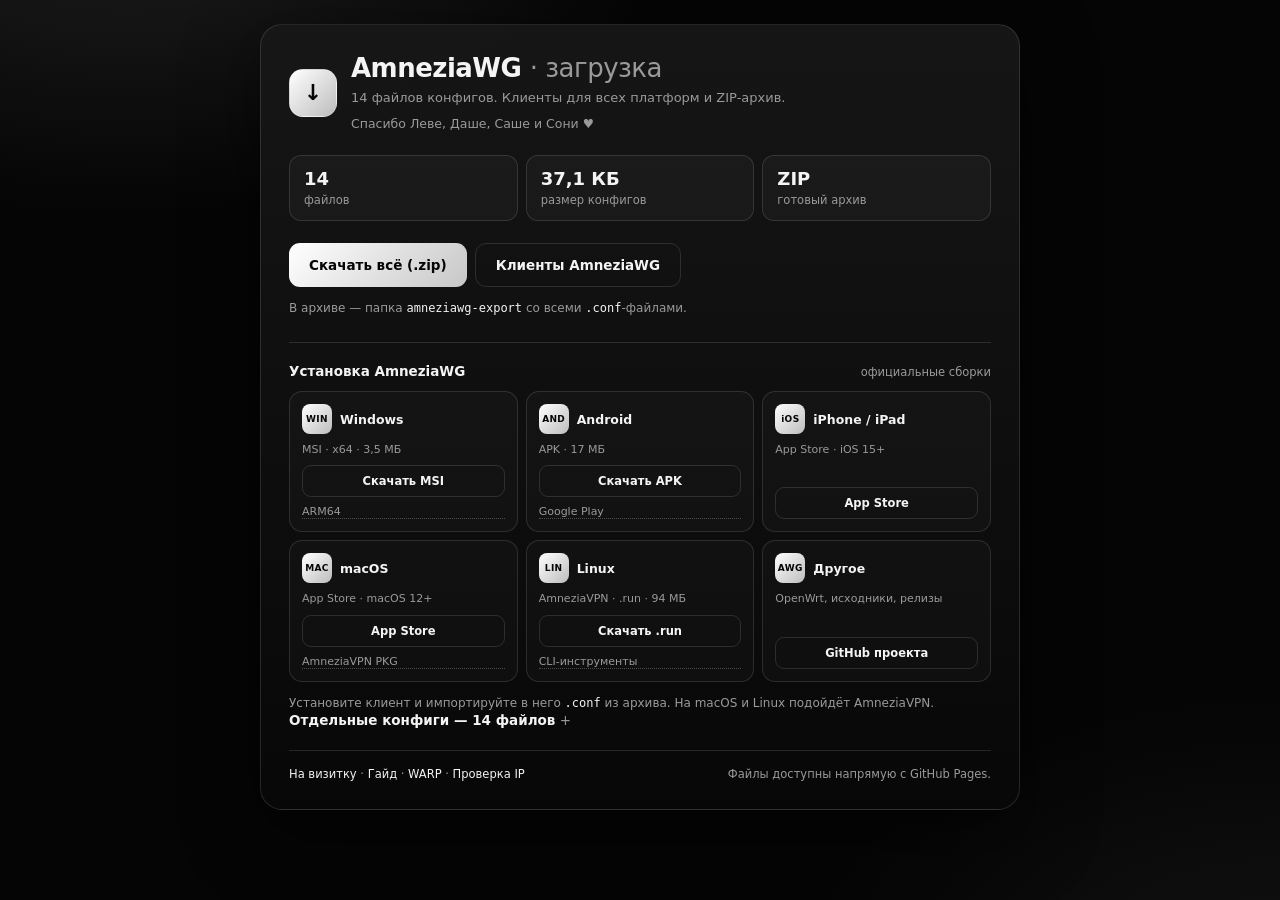
==== commit 94a9e3a7: "Add files via upload" ====
--- a/download.html
+++ b/download.html
@@ -226,8 +226,10 @@
     .platforms { grid-template-columns: 1fr; }
   }
 </style>
+<link rel="stylesheet" href="hearts.css">
 </head>
 <body>
+<div class="hearts" id="hearts" aria-hidden="true"></div>
 <div class="wrap">
 
   <main class="card">
@@ -236,6 +238,7 @@
       <div>
         <h1>AmneziaWG <span>· загрузка</span></h1>
         <p class="sub">14 файлов конфигов. Клиенты для всех платформ и ZIP-архив.</p>
+        <p class="thanks" role="button" tabindex="0" title="Нажми — появятся сердечки">Спасибо Леве, Даше, Саше и Сони ♥</p>
       </div>
     </header>
 
@@ -417,5 +420,6 @@
   </main>
 
 </div>
+<script src="hearts.js"></script>
 </body>
 </html>
--- a/hearts.css
+++ b/hearts.css
@@ -0,0 +1,54 @@
+/* Сердечки — общие стили для всех страниц */
+.hearts {
+  position: fixed;
+  inset: 0;
+  overflow: hidden;
+  pointer-events: none;
+  z-index: 0;
+}
+.card {
+  position: relative;
+  z-index: 1;
+}
+
+.thanks {
+  width: fit-content;
+  margin: 7px 0 0;
+  color: var(--muted, #9a9a9a);
+  font-size: 12.5px;
+  line-height: 1.45;
+  cursor: pointer;
+  user-select: none;
+  transition: color .15s, transform .15s;
+}
+.thanks:hover { color: var(--text, #f4f4f4); }
+.thanks.pop { color: var(--text, #f4f4f4); transform: scale(1.04); }
+.thanks:focus-visible {
+  outline: 1px solid rgba(255, 255, 255, .2);
+  outline-offset: 4px;
+  border-radius: 4px;
+}
+
+.heart {
+  position: absolute;
+  color: #fff;
+  line-height: 1;
+  user-select: none;
+  animation: heart-float var(--dur, 6s) ease-out forwards;
+  will-change: transform, opacity;
+}
+@keyframes heart-float {
+  0%   { opacity: 0; transform: translate3d(0, 0, 0) rotate(var(--rot, 0deg)); }
+  15%  { opacity: var(--alpha, .5); }
+  50%  { opacity: var(--alpha, .5); }
+  100% { opacity: 0; transform: translate3d(var(--dx, 0px), var(--dy, -100px), 0) rotate(var(--rot, 0deg)); }
+}
+
+/* Если в системе включено «уменьшить движение», сердечки не летят, а просто гаснут */
+.heart.still { animation-name: heart-still; }
+@keyframes heart-still {
+  0%   { opacity: 0; }
+  15%  { opacity: var(--alpha, .5); }
+  50%  { opacity: var(--alpha, .5); }
+  100% { opacity: 0; }
+}
